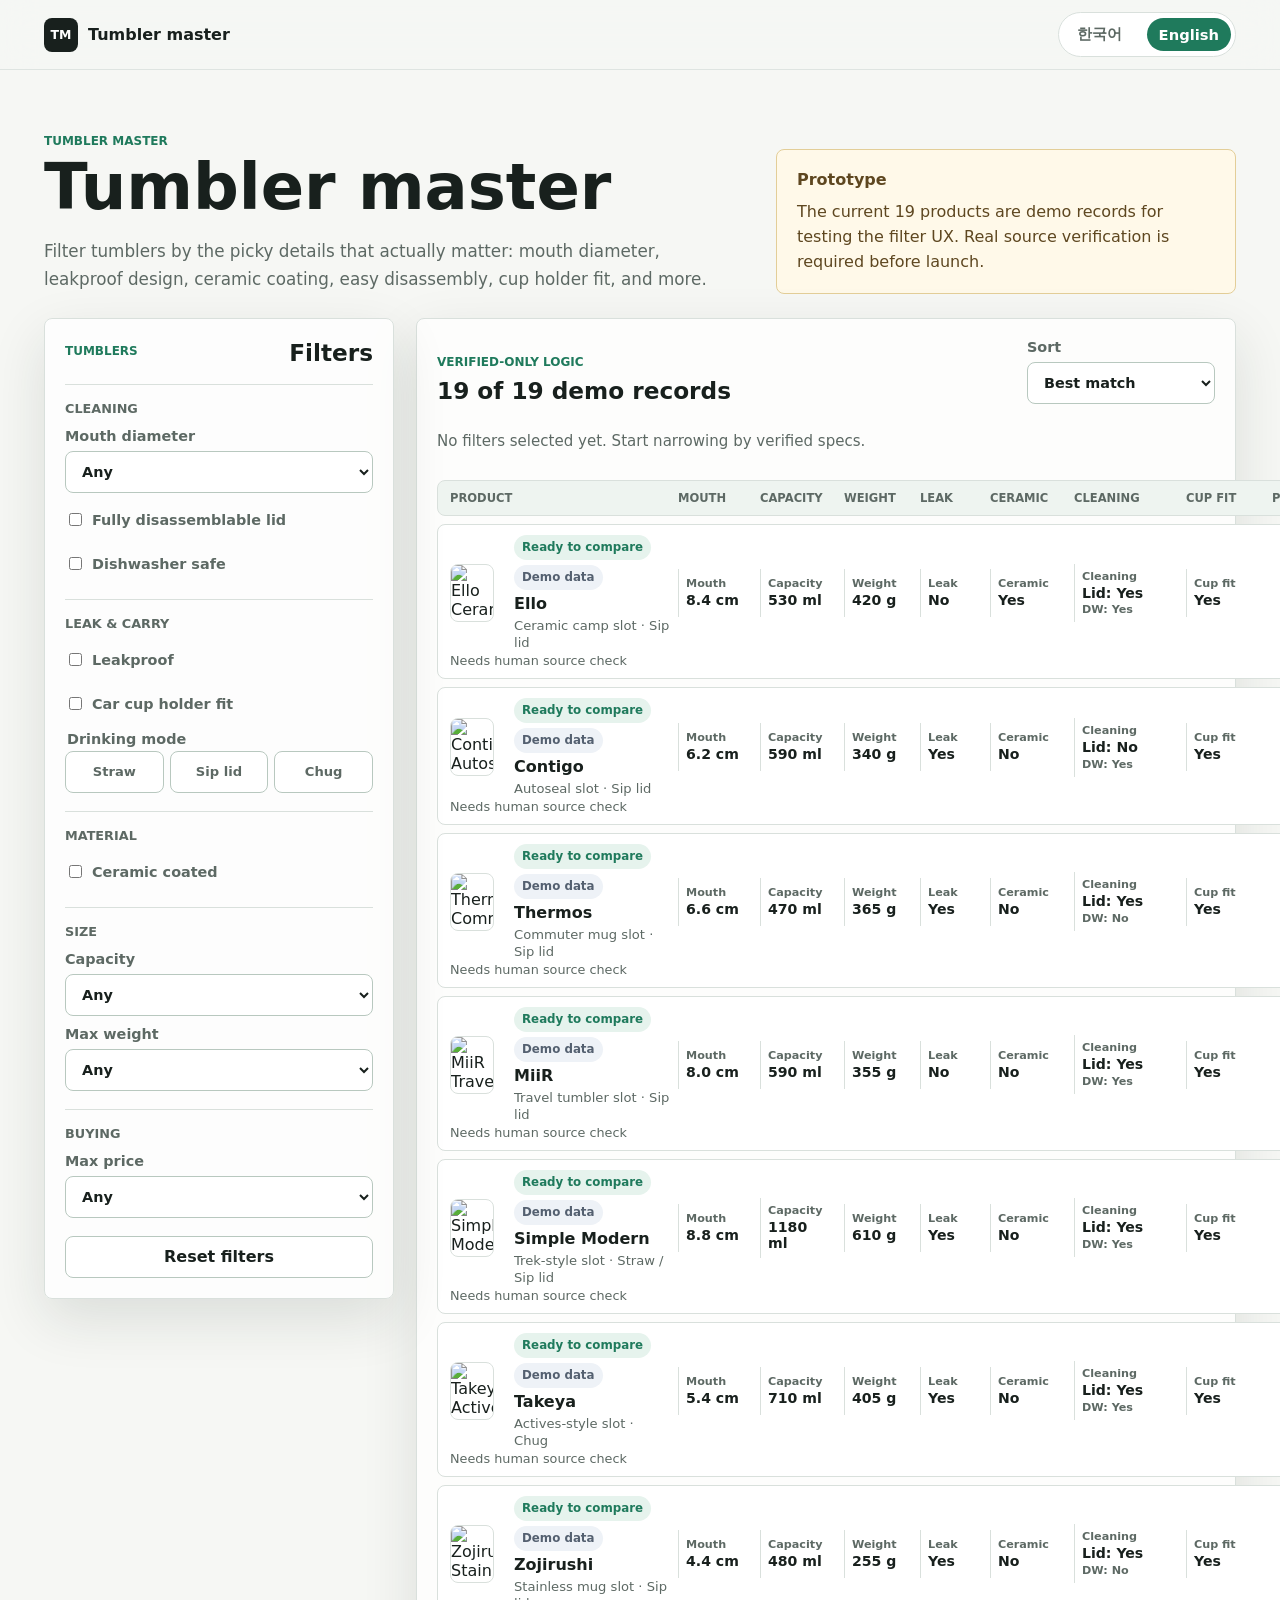
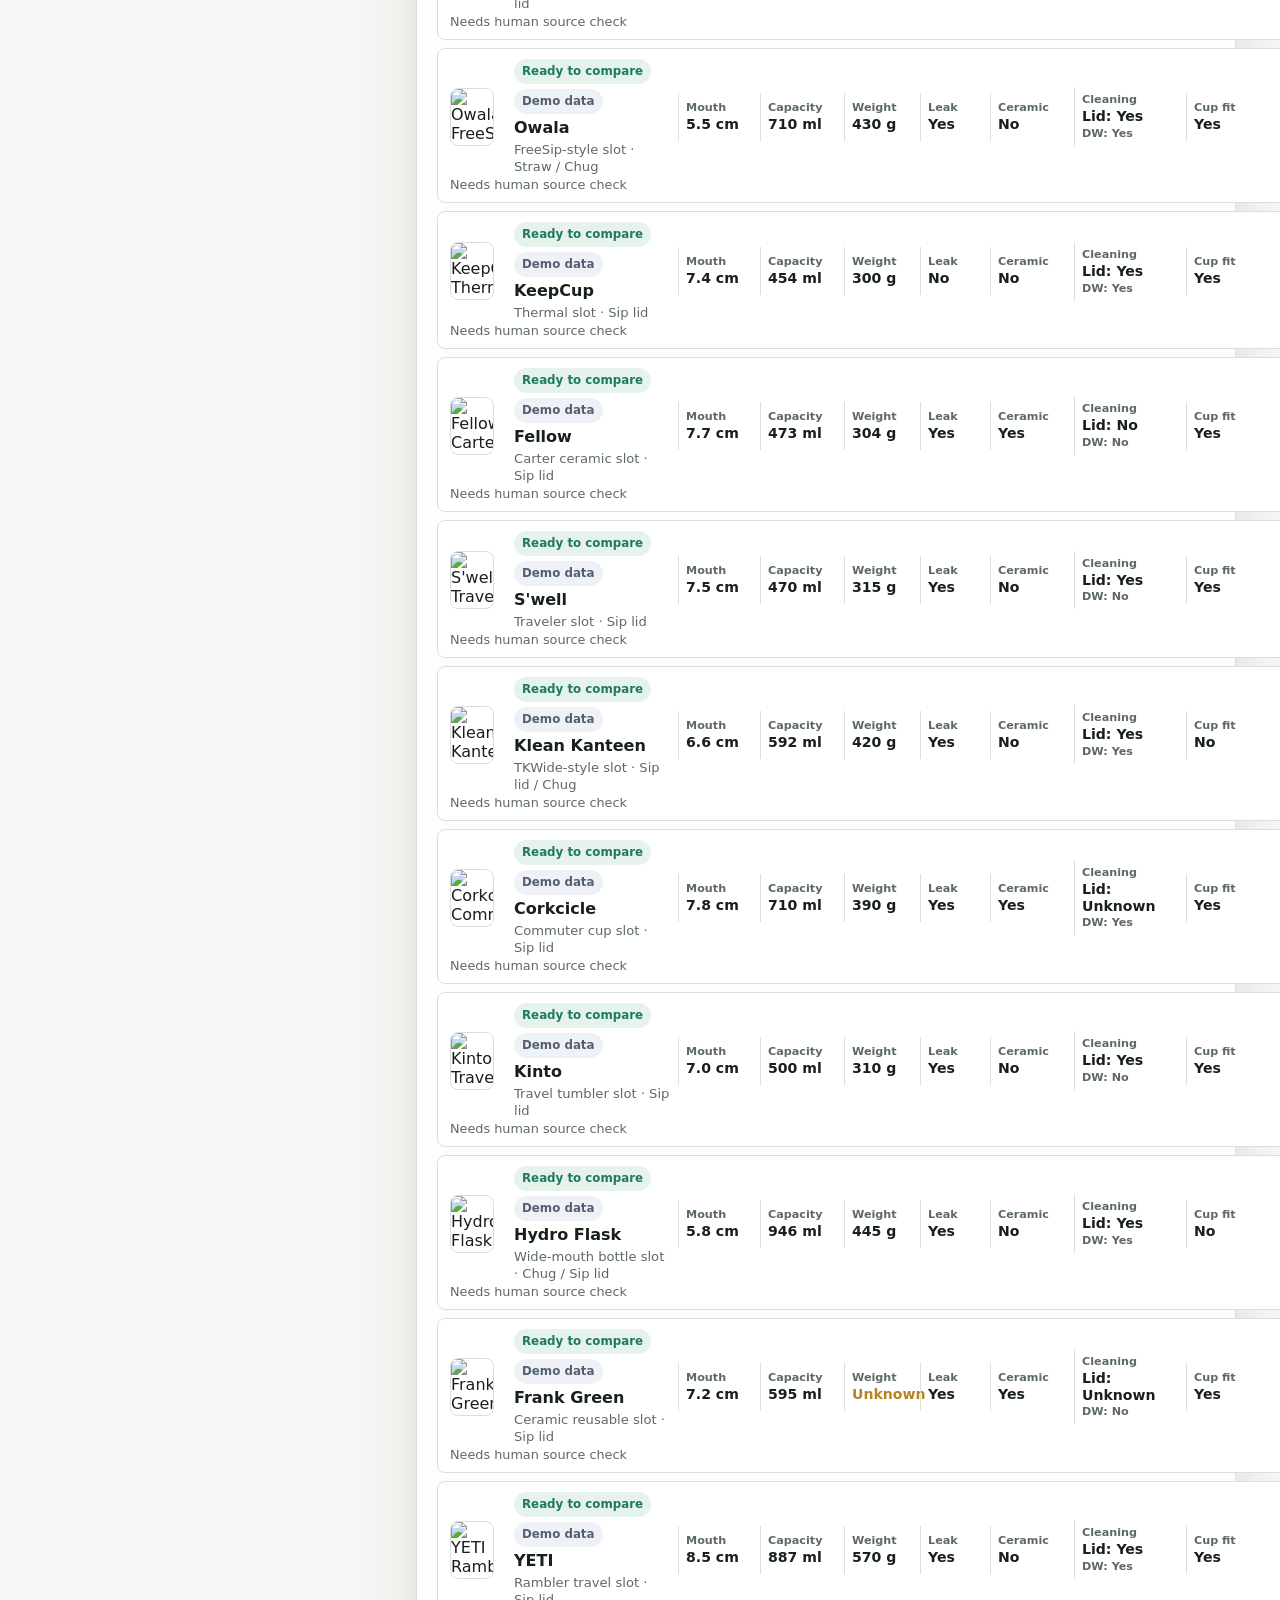
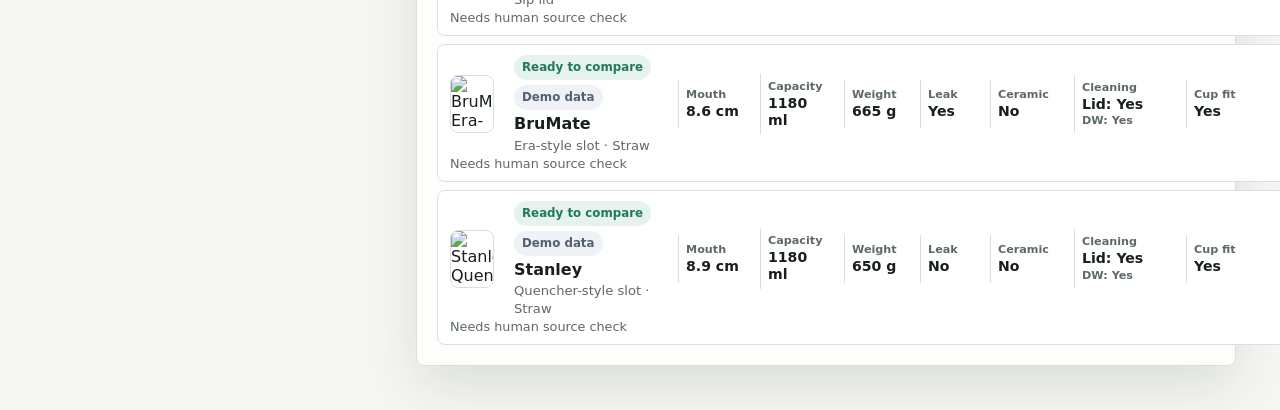
==== index.html @ cf457cff "Initial public site" ====
<!doctype html>
<html lang="en">
  <head>
    <meta charset="utf-8" />
    <meta name="viewport" content="width=device-width, initial-scale=1" />
    <title>Tumbler master / 텀블러 마스터</title>
    <meta
      name="description"
      content="Tumbler master helps picky buyers filter tumblers by verified specs. Start in Korean or English."
    />
    <link rel="stylesheet" href="assets/styles.css" />
    <script>
      const target = navigator.language && navigator.language.toLowerCase().startsWith("ko")
        ? "ko/"
        : "en/";
      window.location.replace(target);
    </script>
  </head>
  <body class="language-gate">
    <main class="language-gate__panel">
      <p class="eyebrow">Tumbler master / 텀블러 마스터</p>
      <h1>Tumbler master / 텀블러 마스터</h1>
      <div class="language-gate__actions">
        <a class="button-link" href="ko/">한국어로 시작</a>
        <a class="button-link button-link--secondary" href="en/">Start in English</a>
      </div>
    </main>
  </body>
</html>
---- assets/styles.css ----
:root {
  color-scheme: light;
  --bg: #f6f7f4;
  --surface: #ffffff;
  --surface-strong: #f0f5f2;
  --ink: #18201d;
  --muted: #5d6964;
  --line: #d9e0dc;
  --line-strong: #b8c8bf;
  --green: #1f7a5c;
  --blue: #3177a8;
  --coral: #c8523f;
  --amber: #b98222;
  --shadow: 0 20px 55px rgba(28, 45, 37, 0.12);
  font-family:
    Inter, ui-sans-serif, system-ui, -apple-system, BlinkMacSystemFont, "Segoe UI",
    "Noto Sans KR", "Apple SD Gothic Neo", sans-serif;
}

* {
  box-sizing: border-box;
}

[hidden] {
  display: none !important;
}

html {
  min-width: 320px;
}

body {
  margin: 0;
  background: var(--bg);
  color: var(--ink);
}

a {
  color: inherit;
}

button,
select,
textarea {
  font: inherit;
}

.topbar {
  position: sticky;
  top: 0;
  z-index: 10;
  display: flex;
  align-items: center;
  justify-content: space-between;
  gap: 16px;
  min-height: 66px;
  padding: 12px clamp(16px, 4vw, 44px);
  border-bottom: 1px solid rgba(217, 224, 220, 0.8);
  background: rgba(246, 247, 244, 0.9);
  backdrop-filter: blur(16px);
}

.brand,
.language-switch,
.topbar-actions {
  display: flex;
  align-items: center;
  gap: 10px;
}

.brand {
  text-decoration: none;
  font-weight: 800;
}

.brand-mark {
  display: inline-grid;
  width: 34px;
  height: 34px;
  place-items: center;
  border-radius: 8px;
  background: var(--ink);
  color: white;
  font-size: 0.78rem;
  letter-spacing: 0;
}

.language-switch {
  border: 1px solid var(--line);
  border-radius: 999px;
  padding: 4px;
  background: var(--surface);
}

.language-switch a {
  min-width: 74px;
  padding: 8px 12px;
  border-radius: 999px;
  color: var(--muted);
  text-align: center;
  text-decoration: none;
  font-size: 0.92rem;
  font-weight: 700;
}

.language-switch a[aria-current="page"] {
  background: var(--green);
  color: #fff;
}

main {
  width: min(1500px, 100%);
  margin: 0 auto;
}

.intro {
  display: grid;
  grid-template-columns: minmax(0, 1fr) minmax(280px, 460px);
  gap: clamp(20px, 4vw, 44px);
  align-items: end;
  padding: clamp(28px, 5vw, 64px) clamp(16px, 4vw, 44px) 24px;
}

.eyebrow {
  margin: 0 0 8px;
  color: var(--green);
  font-size: 0.75rem;
  font-weight: 850;
  letter-spacing: 0;
  text-transform: uppercase;
}

h1,
h2,
h3,
h4,
p {
  overflow-wrap: anywhere;
}

h1 {
  max-width: 760px;
  margin: 0;
  font-size: clamp(2.1rem, 5vw, 4.6rem);
  line-height: 0.98;
  letter-spacing: 0;
}

.intro-copy {
  max-width: 720px;
  margin: 18px 0 0;
  color: var(--muted);
  font-size: 1.05rem;
  line-height: 1.7;
}

.prototype-note {
  display: grid;
  gap: 8px;
  padding: 18px 20px;
  border: 1px solid #e3ce98;
  border-radius: 8px;
  background: #fff9e9;
  color: #5e4720;
  line-height: 1.55;
}

.app-shell {
  display: grid;
  grid-template-columns: minmax(280px, 350px) minmax(0, 1fr);
  gap: 22px;
  align-items: start;
  padding: 0 clamp(16px, 4vw, 44px) 44px;
}

.filters-panel,
.results-panel {
  border: 1px solid var(--line);
  background: rgba(255, 255, 255, 0.76);
  box-shadow: var(--shadow);
}

.filters-panel {
  position: sticky;
  top: 82px;
  padding: 20px;
  border-radius: 8px;
}

.results-panel {
  min-width: 0;
  padding: 20px;
  border-radius: 8px;
}

.panel-heading,
.results-toolbar {
  display: flex;
  align-items: end;
  justify-content: space-between;
  gap: 16px;
}

.panel-heading h2,
.results-toolbar h2 {
  margin: 0;
  font-size: 1.45rem;
  letter-spacing: 0;
}

.filters {
  display: grid;
  gap: 18px;
  margin-top: 18px;
}

.filter-group {
  display: grid;
  gap: 10px;
  padding-top: 16px;
  border-top: 1px solid var(--line);
}

.filter-group h3 {
  margin: 0 0 2px;
  color: var(--muted);
  font-size: 0.8rem;
  letter-spacing: 0;
  text-transform: uppercase;
}

.field,
.check-field,
.sort-control,
.note-input {
  display: grid;
  gap: 7px;
  color: var(--muted);
  font-size: 0.9rem;
  font-weight: 750;
}

.field select,
.field input,
.sort-control select,
.note-input textarea {
  width: 100%;
  border: 1px solid var(--line-strong);
  border-radius: 8px;
  background: var(--surface);
  color: var(--ink);
  outline: none;
}

.field select,
.field input,
.sort-control select {
  min-height: 42px;
  padding: 0 12px;
}

.field select:focus,
.field input:focus,
.sort-control select:focus,
.note-input textarea:focus {
  border-color: var(--green);
  box-shadow: 0 0 0 3px rgba(31, 122, 92, 0.16);
}

.check-field {
  grid-template-columns: 20px minmax(0, 1fr);
  align-items: center;
  min-height: 34px;
  cursor: pointer;
}

.check-field input,
.segment input {
  accent-color: var(--green);
}

.mode-group {
  display: grid;
  gap: 8px;
  min-width: 0;
  margin: 0;
  padding: 0;
  border: 0;
}

.mode-group legend {
  margin-bottom: 4px;
  color: var(--muted);
  font-size: 0.9rem;
  font-weight: 750;
}

.segmented {
  display: grid;
  grid-template-columns: repeat(3, minmax(0, 1fr));
  gap: 6px;
}

.segment {
  display: grid;
  min-height: 42px;
  place-items: center;
  border: 1px solid var(--line-strong);
  border-radius: 8px;
  background: var(--surface);
  cursor: pointer;
}

.segment input {
  position: absolute;
  opacity: 0;
  pointer-events: none;
}

.segment span {
  display: block;
  width: 100%;
  padding: 10px 6px;
  color: var(--muted);
  text-align: center;
  font-size: 0.82rem;
  font-weight: 800;
}

.segment:has(input:checked) {
  border-color: rgba(31, 122, 92, 0.35);
  background: #e9f5ef;
}

.segment:has(input:checked) span {
  color: var(--green);
}

.reset-button,
.notes-toggle,
.add-note,
.buy-link,
.button-link {
  display: inline-flex;
  align-items: center;
  justify-content: center;
  min-height: 42px;
  border: 1px solid transparent;
  border-radius: 8px;
  font-weight: 850;
  text-decoration: none;
  cursor: pointer;
}

.reset-button {
  width: 100%;
  margin-top: 18px;
  border-color: var(--line-strong);
  background: var(--surface);
  color: var(--ink);
}

.toolbar-actions {
  display: flex;
  gap: 10px;
}

.sort-control {
  min-width: 180px;
}

.active-filters {
  display: flex;
  flex-wrap: wrap;
  gap: 8px;
  align-items: center;
  min-height: 42px;
  margin: 16px 0 18px;
  color: var(--muted);
  font-size: 0.94rem;
}

.active-filters p {
  margin: 0;
}

.active-label,
.chip {
  display: inline-flex;
  align-items: center;
  min-height: 30px;
  padding: 6px 10px;
  border-radius: 999px;
}

.active-label {
  background: var(--ink);
  color: white;
  font-weight: 850;
}

.chip {
  border: 1px solid var(--line);
  background: var(--surface);
  color: var(--muted);
  font-weight: 750;
}

.product-grid {
  display: grid;
  gap: 8px;
}

.comparison-header,
.product-row {
  display: grid;
  grid-template-columns:
    minmax(220px, 1.7fr)
    minmax(74px, 0.55fr)
    minmax(76px, 0.55fr)
    minmax(68px, 0.5fr)
    minmax(62px, 0.45fr)
    minmax(76px, 0.5fr)
    minmax(104px, 0.75fr)
    minmax(78px, 0.55fr)
    minmax(78px, 0.5fr)
    minmax(116px, 0.7fr);
  gap: 8px;
  align-items: center;
}

.comparison-header {
  position: sticky;
  top: 82px;
  z-index: 2;
  min-height: 36px;
  padding: 0 12px;
  border: 1px solid var(--line);
  border-radius: 8px;
  background: #eef4f0;
  color: var(--muted);
  font-size: 0.72rem;
  font-weight: 850;
  text-transform: uppercase;
}

.product-row {
  min-width: 0;
  padding: 10px 12px;
  border: 1px solid var(--line);
  border-radius: 8px;
  background: var(--surface);
}

.row-product {
  display: grid;
  grid-template-columns: 52px minmax(0, 1fr);
  gap: 12px;
  align-items: center;
  min-width: 0;
}

.row-image {
  position: relative;
  width: 44px;
  height: 58px;
  overflow: hidden;
  border-radius: 8px;
  background:
    linear-gradient(90deg, rgba(255, 255, 255, 0.38), transparent 36%),
    var(--accent);
}

.row-image::before {
  position: absolute;
  top: 6px;
  right: 10px;
  bottom: 8px;
  left: 10px;
  border-radius: 999px;
  border: 1px solid rgba(255, 255, 255, 0.46);
  content: "";
}

.row-image--photo {
  border: 1px solid var(--line);
  background: #fff;
}

.row-image--photo::before {
  display: none;
}

.row-image img {
  display: block;
  width: 100%;
  height: 100%;
  object-fit: contain;
}

.row-copy,
.row-metric,
.row-price {
  min-width: 0;
}

.row-kicker {
  display: flex;
  flex-wrap: wrap;
  gap: 5px;
  margin-bottom: 5px;
}

.row-copy h3 {
  margin: 0;
  font-size: 1rem;
  line-height: 1.18;
}

.row-copy p {
  margin: 3px 0 0;
  color: var(--muted);
  font-size: 0.82rem;
  line-height: 1.3;
}

.row-metric {
  display: grid;
  gap: 2px;
  min-height: 48px;
  align-content: center;
  padding: 6px 7px;
  border-left: 1px solid var(--line);
}

.row-metric span,
.row-metric small,
.row-price span {
  color: var(--muted);
  font-size: 0.7rem;
  font-weight: 800;
}

.row-metric strong {
  font-size: 0.88rem;
  line-height: 1.18;
}

.row-metric--unknown strong {
  color: var(--amber);
}

.row-price {
  display: grid;
  gap: 2px;
  justify-items: end;
}

.row-price strong {
  color: var(--coral);
  font-size: 1.08rem;
}

.row-actions {
  display: grid;
  grid-template-columns: 1fr;
  gap: 6px;
}

.row-actions .notes-toggle,
.row-actions .buy-link {
  min-height: 34px;
  padding: 0 8px;
  font-size: 0.82rem;
}

.product-row .source-note,
.product-row .notes-panel {
  grid-column: 1 / -1;
}

.product-card {
  display: grid;
  gap: 16px;
  min-width: 0;
  padding: 16px;
  border: 1px solid var(--line);
  border-radius: 8px;
  background: var(--surface);
}

.product-main {
  display: grid;
  grid-template-columns: 64px minmax(0, 1fr) auto;
  gap: 14px;
  align-items: center;
}

.bottle-art {
  position: relative;
  width: 58px;
  height: 78px;
  border-radius: 18px 18px 12px 12px;
  background:
    linear-gradient(90deg, rgba(255, 255, 255, 0.38), transparent 36%),
    var(--accent);
  box-shadow: inset -10px 0 0 rgba(0, 0, 0, 0.08);
}

.bottle-art::before {
  position: absolute;
  top: -10px;
  left: 16px;
  width: 26px;
  height: 12px;
  border-radius: 8px 8px 3px 3px;
  background: #343c39;
  content: "";
}

.bottle-art span {
  position: absolute;
  right: 9px;
  bottom: 14px;
  left: 9px;
  height: 2px;
  border-radius: 999px;
  background: rgba(255, 255, 255, 0.6);
}

.bottle-art--image {
  overflow: hidden;
  border: 1px solid var(--line);
  background: #fff;
  box-shadow: none;
}

.bottle-art--image::before {
  display: none;
}

.bottle-art--image img {
  display: block;
  width: 100%;
  height: 100%;
  object-fit: cover;
}

.product-copy {
  min-width: 0;
}

.product-kicker {
  display: flex;
  flex-wrap: wrap;
  gap: 6px;
  margin-bottom: 7px;
}

.status-pill {
  display: inline-flex;
  min-height: 25px;
  align-items: center;
  padding: 4px 8px;
  border-radius: 999px;
  background: #e6f3ed;
  color: var(--green);
  font-size: 0.74rem;
  font-weight: 850;
}

.status-pill--demo {
  background: #eef2f7;
  color: #546070;
}

.product-card h3 {
  margin: 0;
  font-size: 1.18rem;
  line-height: 1.2;
}

.product-card p {
  margin: 4px 0 0;
  color: var(--muted);
  line-height: 1.45;
}

.price-block {
  display: grid;
  justify-items: end;
  gap: 2px;
}

.price-block strong {
  color: var(--coral);
  font-size: 1.35rem;
}

.price-block span {
  color: var(--muted);
  font-size: 0.72rem;
  font-weight: 850;
}

.spec-grid {
  display: grid;
  grid-template-columns: repeat(3, minmax(0, 1fr));
  gap: 8px;
}

.spec {
  display: grid;
  gap: 3px;
  min-height: 60px;
  padding: 9px;
  border: 1px solid var(--line);
  border-radius: 8px;
  background: #fbfcfb;
}

.spec span {
  color: var(--muted);
  font-size: 0.72rem;
  font-weight: 800;
}

.spec strong {
  font-size: 0.88rem;
  line-height: 1.22;
}

.spec--unknown {
  border-style: dashed;
  background: #faf8f2;
}

.spec--unknown strong {
  color: var(--amber);
}

.card-actions {
  display: grid;
  grid-template-columns: minmax(0, 1fr) minmax(120px, 0.7fr);
  gap: 10px;
}

.notes-toggle {
  border-color: var(--line-strong);
  background: #fff;
  color: var(--ink);
}

.buy-link {
  background: var(--green);
  color: #fff;
}

.source-note {
  margin: -6px 0 0;
  color: var(--muted);
  font-size: 0.8rem;
}

.notes-panel {
  display: grid;
  gap: 12px;
  padding-top: 12px;
  border-top: 1px solid var(--line);
}

.notes-heading h4 {
  margin: 0;
  font-size: 1rem;
}

.notes-heading p {
  margin: 4px 0 0;
  font-size: 0.86rem;
}

.notes-list {
  display: grid;
  gap: 8px;
}

.note-item,
.empty-notes {
  margin: 0;
  padding: 10px;
  border-radius: 8px;
  background: var(--surface-strong);
}

.note-item p {
  margin: 0;
  color: var(--ink);
}

.note-item time {
  display: block;
  margin-top: 5px;
  color: var(--muted);
  font-size: 0.75rem;
  font-weight: 800;
}

.note-input textarea {
  min-height: 88px;
  padding: 10px 12px;
  resize: vertical;
}

.add-note {
  background: var(--ink);
  color: #fff;
}

.empty-state {
  grid-column: 1 / -1;
  padding: 28px;
  border: 1px dashed var(--line-strong);
  border-radius: 8px;
  background: #fbfcfb;
}

.empty-state h3 {
  margin: 0 0 8px;
}

.empty-state p {
  max-width: 560px;
  margin: 0;
  color: var(--muted);
}

.language-gate {
  display: grid;
  min-height: 100vh;
  place-items: center;
  padding: 24px;
}

.language-gate__panel {
  width: min(620px, 100%);
  padding: clamp(24px, 6vw, 56px);
  border: 1px solid var(--line);
  border-radius: 8px;
  background: #fff;
  box-shadow: var(--shadow);
}

.language-gate__panel h1 {
  font-size: clamp(2rem, 8vw, 4rem);
}

.language-gate__actions {
  display: flex;
  flex-wrap: wrap;
  gap: 10px;
  margin-top: 28px;
}

.button-link {
  padding: 0 16px;
  background: var(--green);
  color: #fff;
}

.button-link--secondary {
  border-color: var(--line-strong);
  background: #fff;
  color: var(--ink);
}

@media (max-width: 1050px) {
  .intro,
  .app-shell {
    grid-template-columns: 1fr;
  }

  .filters-panel {
    position: static;
  }

  .comparison-header {
    display: none;
  }

  .product-row {
    grid-template-columns: repeat(4, minmax(0, 1fr));
    align-items: stretch;
  }

  .row-product,
  .row-actions {
    grid-column: 1 / -1;
  }

  .row-actions {
    grid-template-columns: repeat(2, minmax(0, 1fr));
  }

  .row-price {
    justify-items: start;
  }

  .row-metric,
  .row-price {
    padding: 8px;
    border: 1px solid var(--line);
    border-radius: 8px;
    background: #fbfcfb;
  }
}

@media (max-width: 720px) {
  .topbar {
    position: static;
    align-items: flex-start;
    flex-direction: column;
  }

  .language-switch {
    width: 100%;
  }

  .topbar-actions {
    width: 100%;
    flex-wrap: wrap;
  }

  .language-switch a {
    flex: 1;
  }

  .intro {
    padding-top: 26px;
  }

  .results-toolbar {
    align-items: stretch;
    flex-direction: column;
  }

  .sort-control,
  .toolbar-actions {
    width: 100%;
  }

  .product-main {
    grid-template-columns: 52px minmax(0, 1fr);
  }

  .product-row {
    grid-template-columns: repeat(2, minmax(0, 1fr));
  }

  .price-block {
    grid-column: 1 / -1;
    justify-items: start;
  }

  .bottle-art {
    width: 48px;
    height: 68px;
  }

  .spec-grid {
    grid-template-columns: repeat(2, minmax(0, 1fr));
  }

  .card-actions {
    grid-template-columns: 1fr;
  }

  .row-actions {
    grid-template-columns: 1fr;
  }
}

@media (max-width: 420px) {
  .segmented {
    grid-template-columns: 1fr;
  }

  .spec-grid {
    grid-template-columns: 1fr;
  }

  .product-row {
    grid-template-columns: 1fr;
  }
}
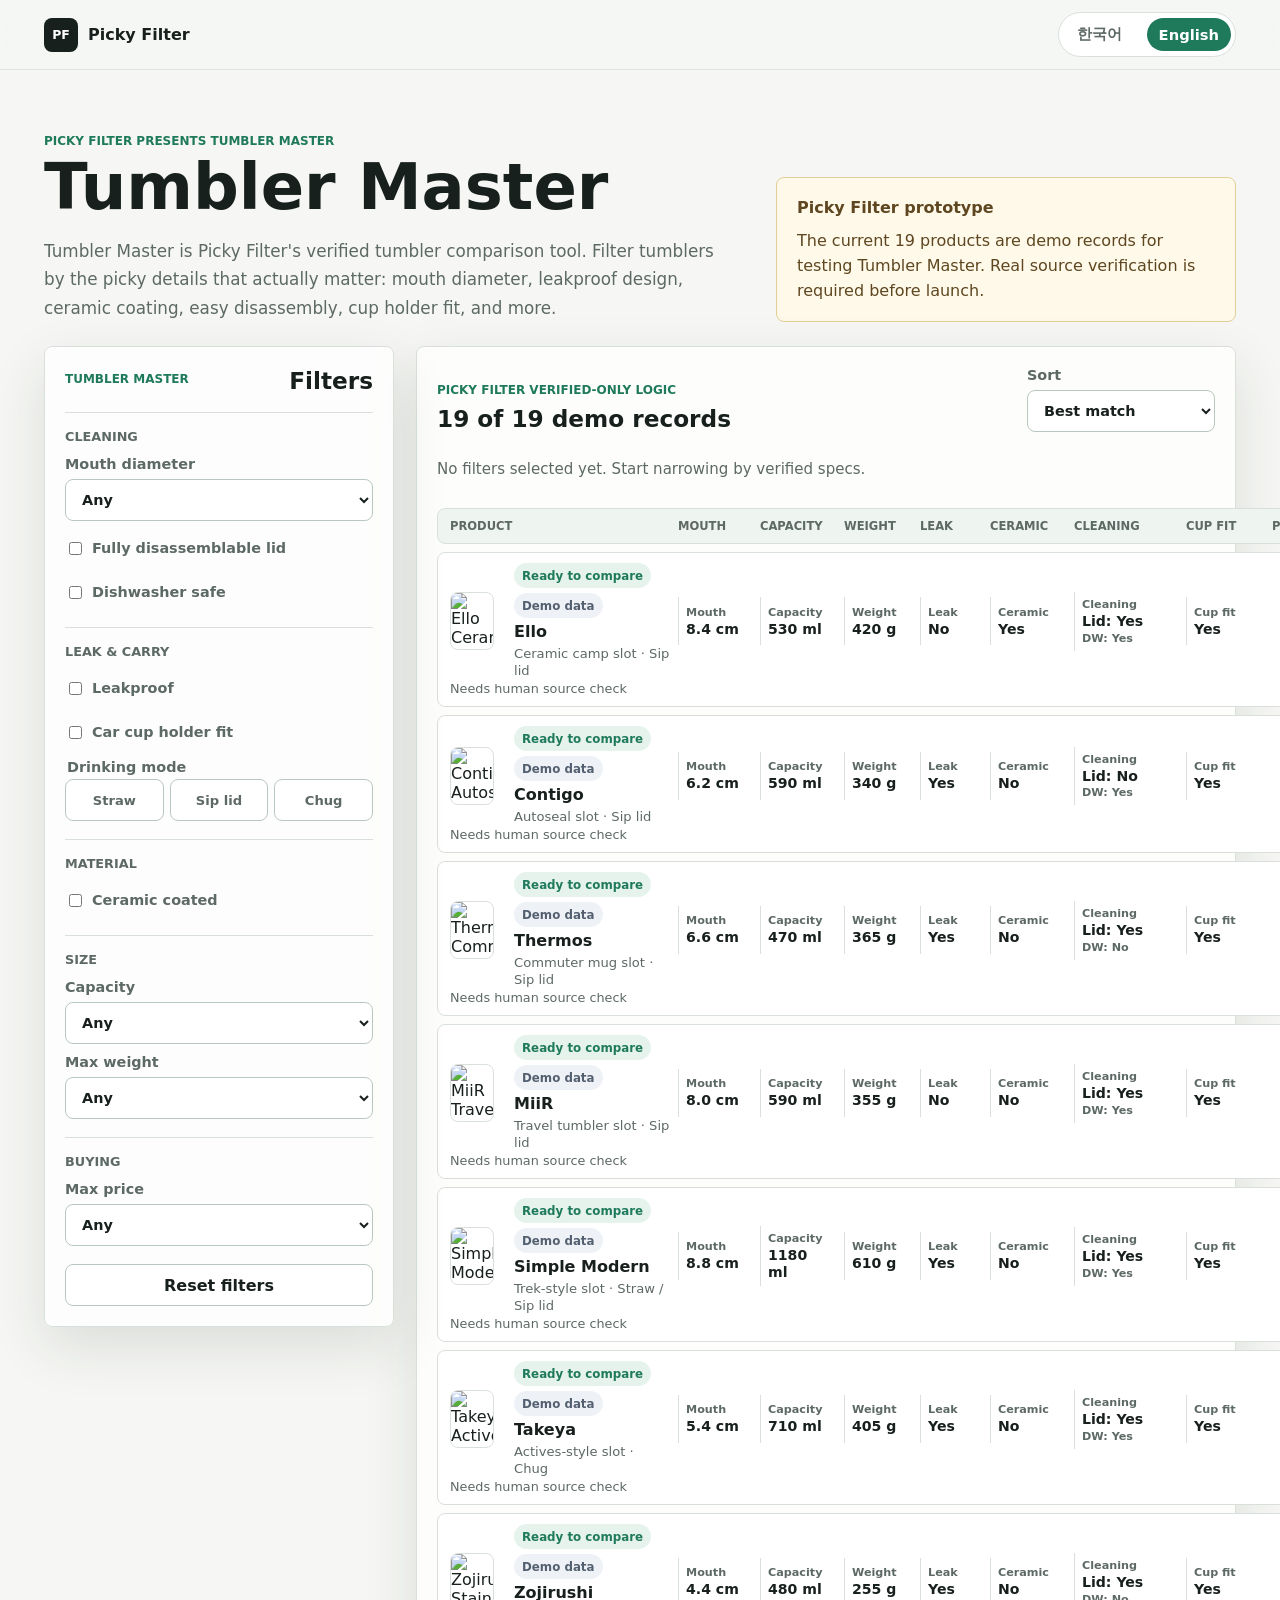
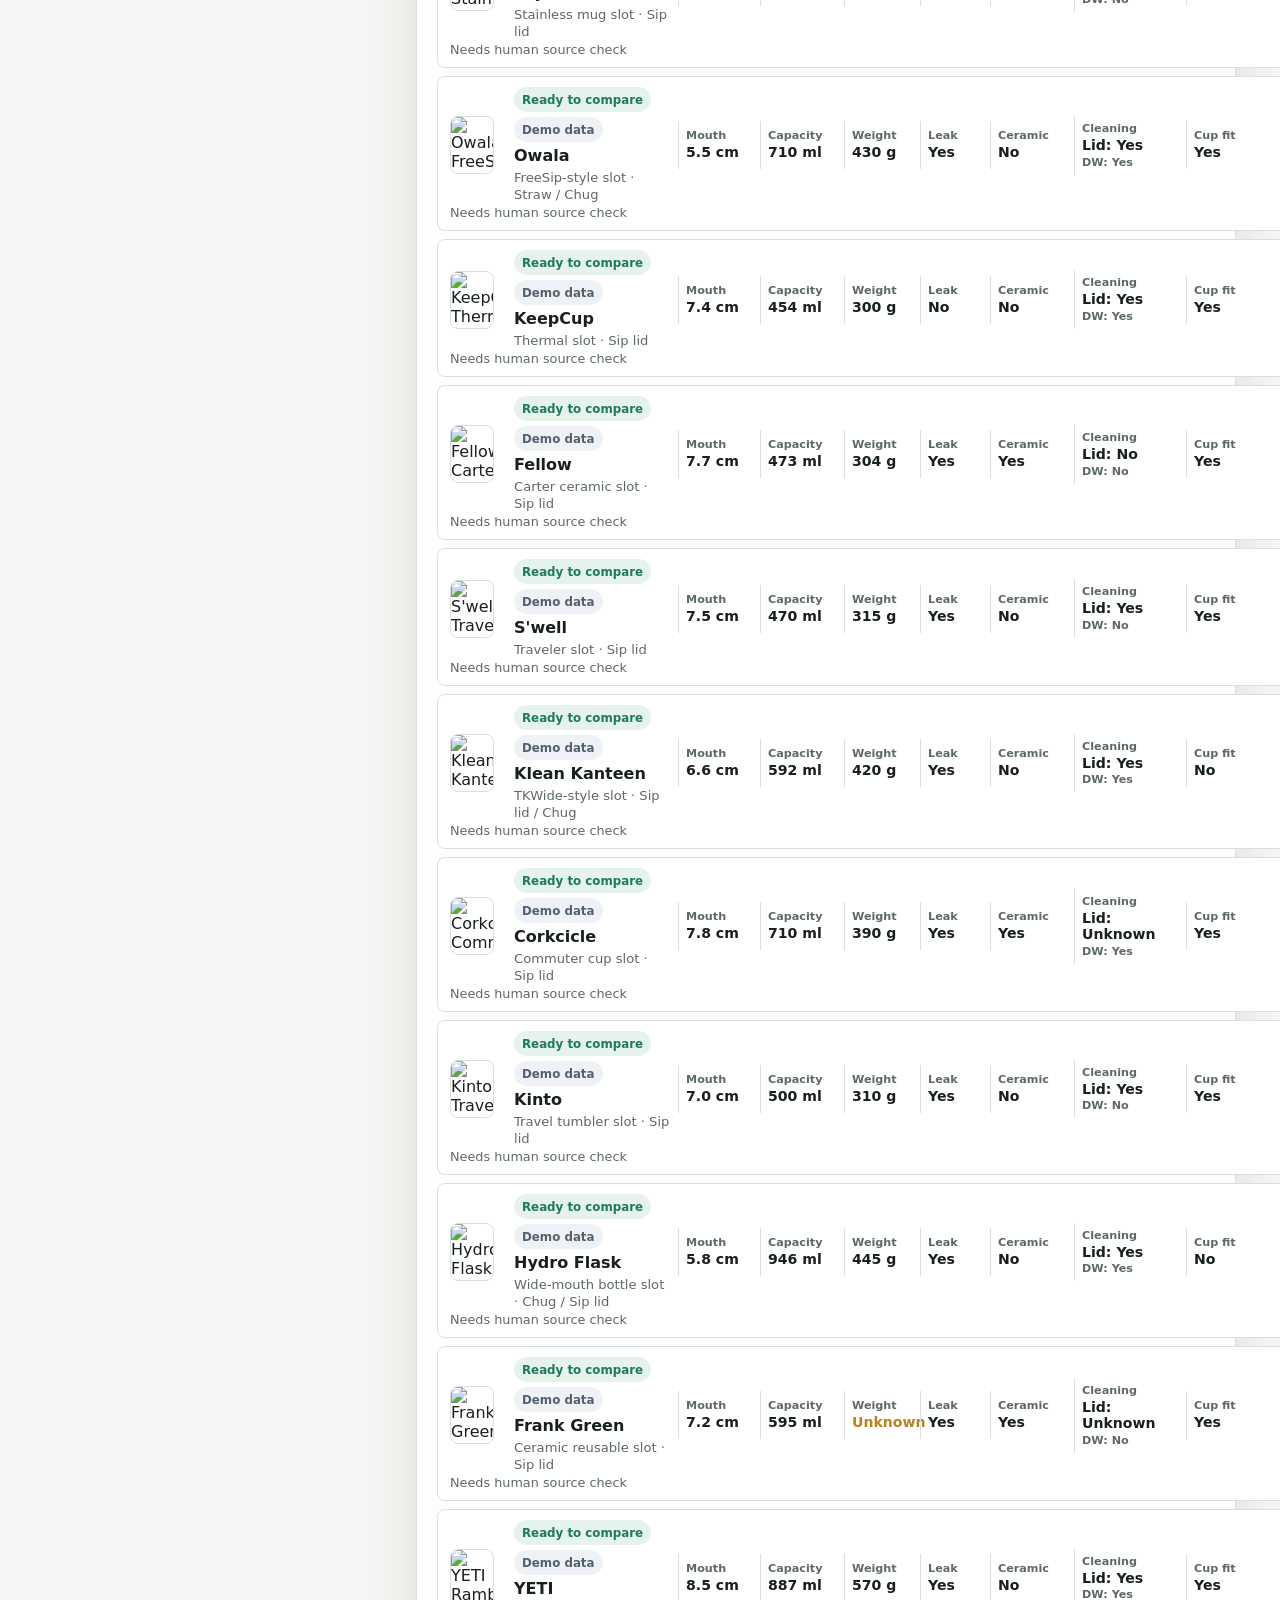
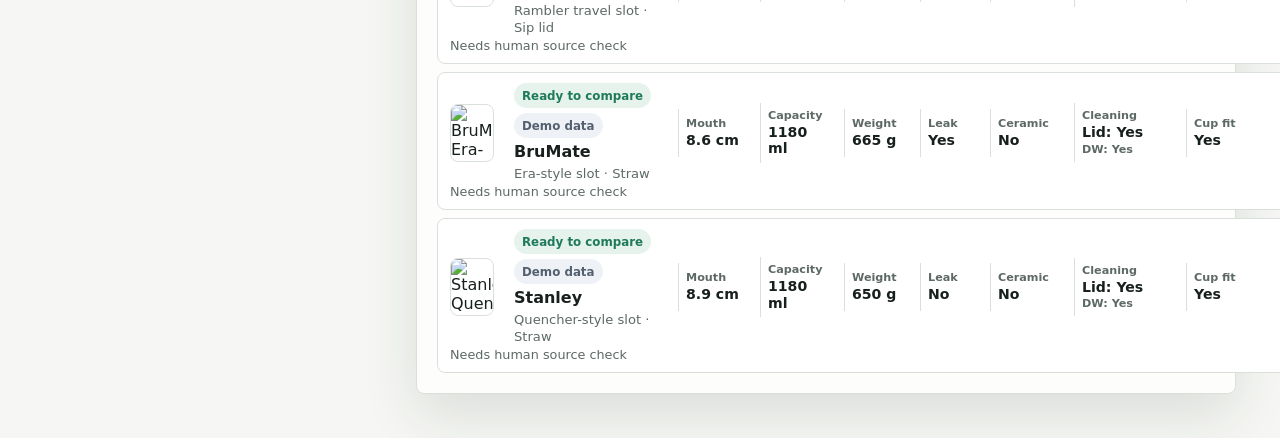
==== commit fa643120: "Add Picky Filter search signals" ====
--- a/index.html
+++ b/index.html
@@ -3,12 +3,36 @@
   <head>
     <meta charset="utf-8" />
     <meta name="viewport" content="width=device-width, initial-scale=1" />
-    <title>Tumbler master / 텀블러 마스터</title>
+    <title>Picky Filter | Tumbler Master / 피키필터 | 텀블러 마스터</title>
     <meta
       name="description"
-      content="Tumbler master helps picky buyers filter tumblers by verified specs. Start in Korean or English."
+      content="Picky Filter presents Tumbler Master, a verified tumbler filter for picky buyers. Compare tumblers by mouth diameter, leakproof lids, ceramic coating, cleaning, cup holder fit, and price."
     />
+    <meta name="robots" content="index, follow" />
+    <meta name="referrer" content="no-referrer" />
+    <link rel="canonical" href="https://pickyfilter.com/" />
+    <link rel="alternate" hreflang="ko" href="https://pickyfilter.com/ko/" />
+    <link rel="alternate" hreflang="en" href="https://pickyfilter.com/en/" />
+    <link rel="alternate" hreflang="x-default" href="https://pickyfilter.com/" />
+    <meta property="og:site_name" content="Picky Filter" />
+    <meta property="og:title" content="Picky Filter | Tumbler Master" />
+    <meta
+      property="og:description"
+      content="Tumbler Master by Picky Filter helps picky buyers compare tumblers with verified product specs."
+    />
+    <meta property="og:type" content="website" />
+    <meta property="og:url" content="https://pickyfilter.com/" />
     <link rel="stylesheet" href="assets/styles.css" />
+    <script type="application/ld+json">
+      {
+        "@context": "https://schema.org",
+        "@type": "WebSite",
+        "name": "Picky Filter",
+        "alternateName": ["Tumbler Master", "피키필터", "텀블러 마스터"],
+        "url": "https://pickyfilter.com/",
+        "description": "Picky Filter helps picky buyers compare products by verified specs. Tumbler Master is the first filter experience."
+      }
+    </script>
     <script>
       const target = navigator.language && navigator.language.toLowerCase().startsWith("ko")
         ? "ko/"
@@ -18,8 +42,12 @@
   </head>
   <body class="language-gate">
     <main class="language-gate__panel">
-      <p class="eyebrow">Tumbler master / 텀블러 마스터</p>
-      <h1>Tumbler master / 텀블러 마스터</h1>
+      <p class="eyebrow">Picky Filter / Tumbler Master</p>
+      <h1>Picky Filter | Tumbler Master</h1>
+      <p class="intro-copy">
+        Picky Filter helps picky buyers find products by verified specs. Start with
+        Tumbler Master, our tumbler comparison filter.
+      </p>
       <div class="language-gate__actions">
         <a class="button-link" href="ko/">한국어로 시작</a>
         <a class="button-link button-link--secondary" href="en/">Start in English</a>
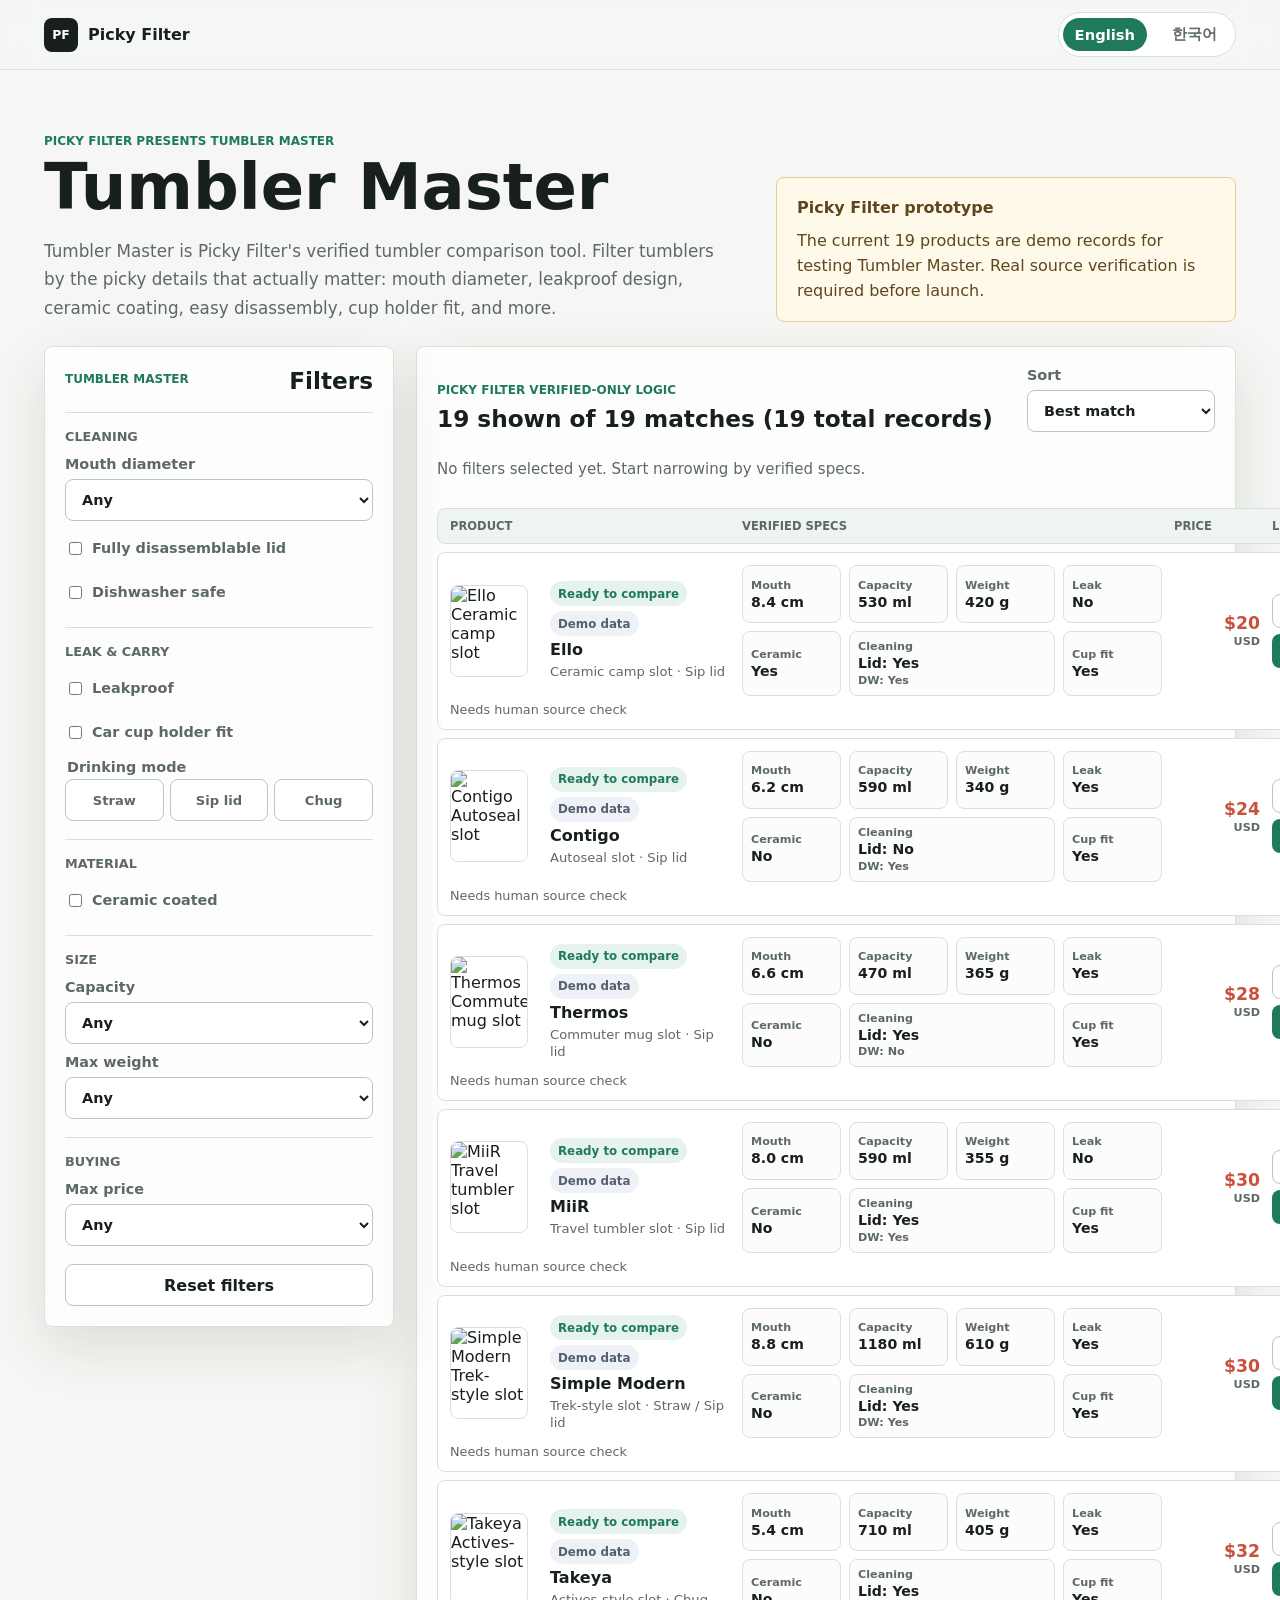
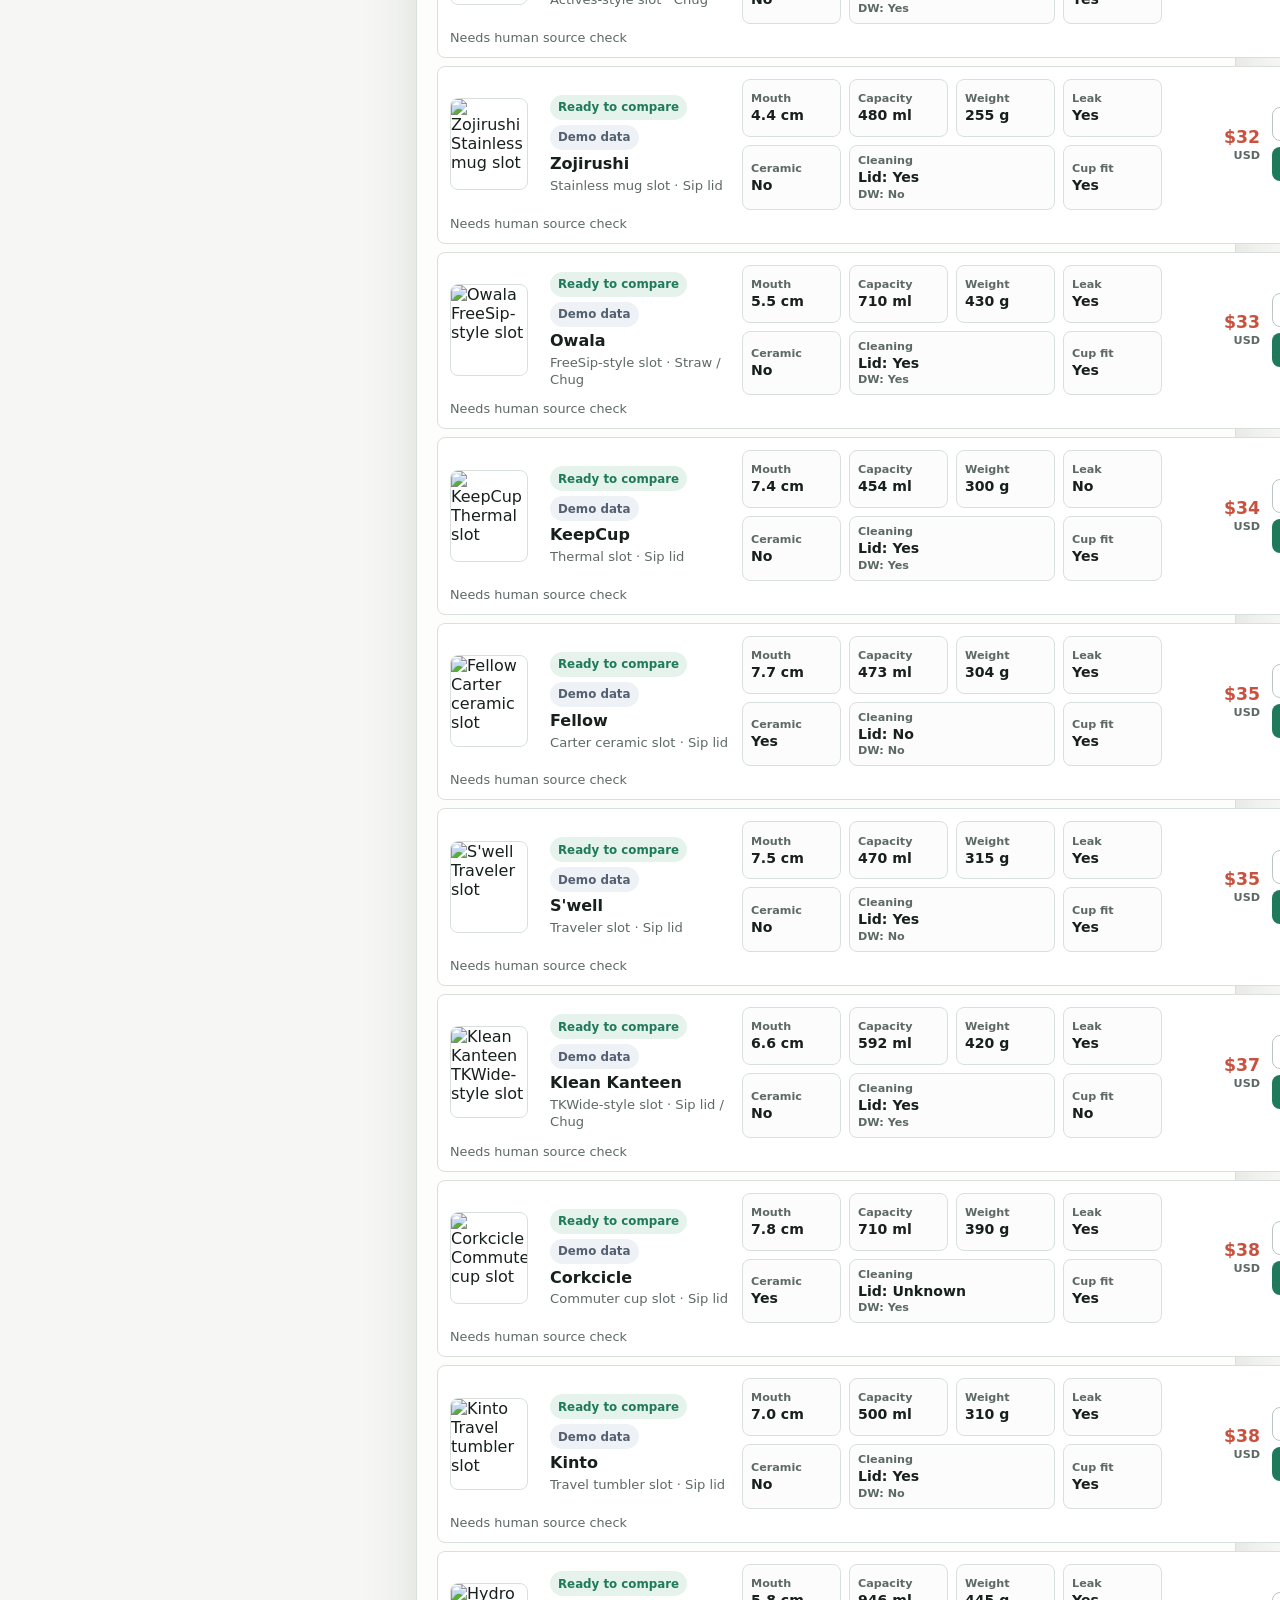
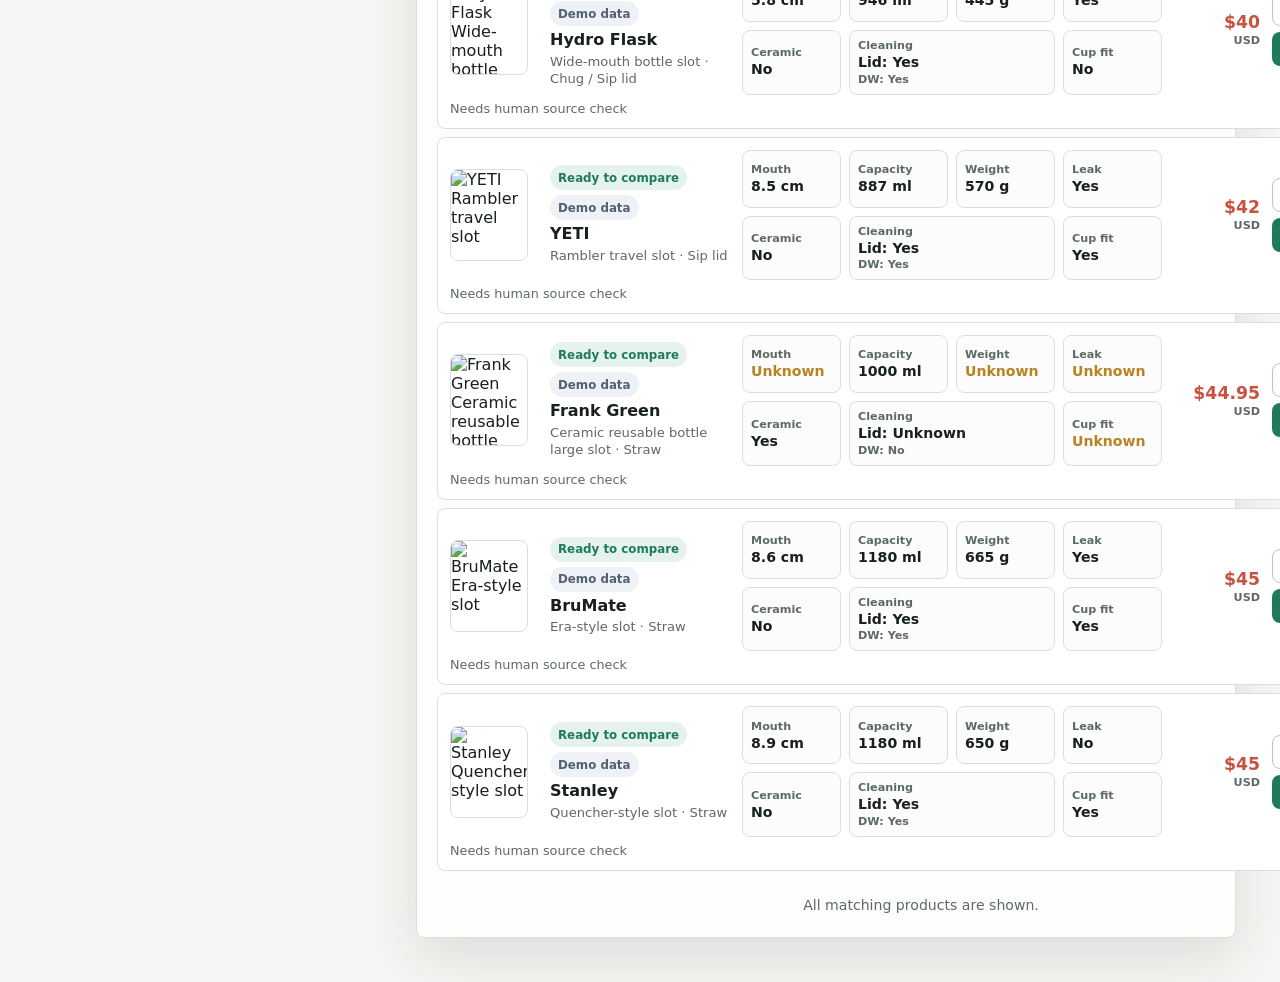
==== commit 0296b8c5: "Improve product list loading and language priority" ====
--- a/index.html
+++ b/index.html
@@ -34,10 +34,7 @@
       }
     </script>
     <script>
-      const target = navigator.language && navigator.language.toLowerCase().startsWith("ko")
-        ? "ko/"
-        : "en/";
-      window.location.replace(target);
+      window.location.replace("en/");
     </script>
   </head>
   <body class="language-gate">
@@ -49,8 +46,8 @@
         Tumbler Master, our tumbler comparison filter.
       </p>
       <div class="language-gate__actions">
-        <a class="button-link" href="ko/">한국어로 시작</a>
-        <a class="button-link button-link--secondary" href="en/">Start in English</a>
+        <a class="button-link" href="en/">Start in English</a>
+        <a class="button-link button-link--secondary" href="ko/">한국어로 시작</a>
       </div>
     </main>
   </body>
--- a/assets/styles.css
+++ b/assets/styles.css
@@ -414,19 +414,11 @@
 .comparison-header,
 .product-row {
   display: grid;
-  grid-template-columns:
-    minmax(220px, 1.7fr)
-    minmax(74px, 0.55fr)
-    minmax(76px, 0.55fr)
-    minmax(68px, 0.5fr)
-    minmax(62px, 0.45fr)
-    minmax(76px, 0.5fr)
-    minmax(104px, 0.75fr)
-    minmax(78px, 0.55fr)
-    minmax(78px, 0.5fr)
-    minmax(116px, 0.7fr);
-  gap: 8px;
+  grid-template-columns: minmax(280px, 1.05fr) minmax(420px, 1.7fr) minmax(86px, 0.4fr) minmax(120px, 0.55fr);
+  gap: 12px;
   align-items: center;
+  width: 100%;
+  max-width: 100%;
 }
 
 .comparison-header {
@@ -446,7 +438,8 @@
 
 .product-row {
   min-width: 0;
-  padding: 10px 12px;
+  overflow: hidden;
+  padding: 12px;
   border: 1px solid var(--line);
   border-radius: 8px;
   background: var(--surface);
@@ -454,16 +447,16 @@
 
 .row-product {
   display: grid;
-  grid-template-columns: 52px minmax(0, 1fr);
-  gap: 12px;
+  grid-template-columns: 86px minmax(0, 1fr);
+  gap: 14px;
   align-items: center;
   min-width: 0;
 }
 
 .row-image {
   position: relative;
-  width: 44px;
-  height: 58px;
+  width: 78px;
+  height: 92px;
   overflow: hidden;
   border-radius: 8px;
   background:
@@ -499,9 +492,16 @@
 }
 
 .row-copy,
+.row-specs,
 .row-metric,
 .row-price {
   min-width: 0;
+}
+
+.row-specs {
+  display: grid;
+  grid-template-columns: repeat(auto-fit, minmax(88px, 1fr));
+  gap: 8px;
 }
 
 .row-kicker {
@@ -527,10 +527,16 @@
 .row-metric {
   display: grid;
   gap: 2px;
-  min-height: 48px;
+  min-height: 58px;
   align-content: center;
-  padding: 6px 7px;
-  border-left: 1px solid var(--line);
+  padding: 8px;
+  border: 1px solid var(--line);
+  border-radius: 8px;
+  background: #fbfcfb;
+}
+
+.row-metric--cleaning {
+  grid-column: span 2;
 }
 
 .row-metric span,
@@ -577,6 +583,36 @@
 .product-row .source-note,
 .product-row .notes-panel {
   grid-column: 1 / -1;
+}
+
+.load-more {
+  display: grid;
+  justify-items: center;
+  gap: 8px;
+  padding: 18px 0 4px;
+  color: var(--muted);
+  text-align: center;
+}
+
+.load-more p {
+  margin: 0;
+  font-size: 0.88rem;
+}
+
+.show-more-button {
+  min-height: 42px;
+  padding: 0 18px;
+  border: 1px solid var(--line-strong);
+  border-radius: 8px;
+  background: var(--surface);
+  color: var(--ink);
+  font-weight: 850;
+  cursor: pointer;
+}
+
+.show-more-button:hover {
+  border-color: rgba(31, 122, 92, 0.45);
+  color: var(--green);
 }
 
 .product-card {
@@ -888,11 +924,13 @@
   }
 
   .product-row {
-    grid-template-columns: repeat(4, minmax(0, 1fr));
+    grid-template-columns: 1fr;
     align-items: stretch;
   }
 
   .row-product,
+  .row-specs,
+  .row-price,
   .row-actions {
     grid-column: 1 / -1;
   }
@@ -953,7 +991,7 @@
   }
 
   .product-row {
-    grid-template-columns: repeat(2, minmax(0, 1fr));
+    grid-template-columns: 1fr;
   }
 
   .price-block {
@@ -991,4 +1029,8 @@
   .product-row {
     grid-template-columns: 1fr;
   }
-}
+
+  .row-metric--cleaning {
+    grid-column: span 1;
+  }
+}
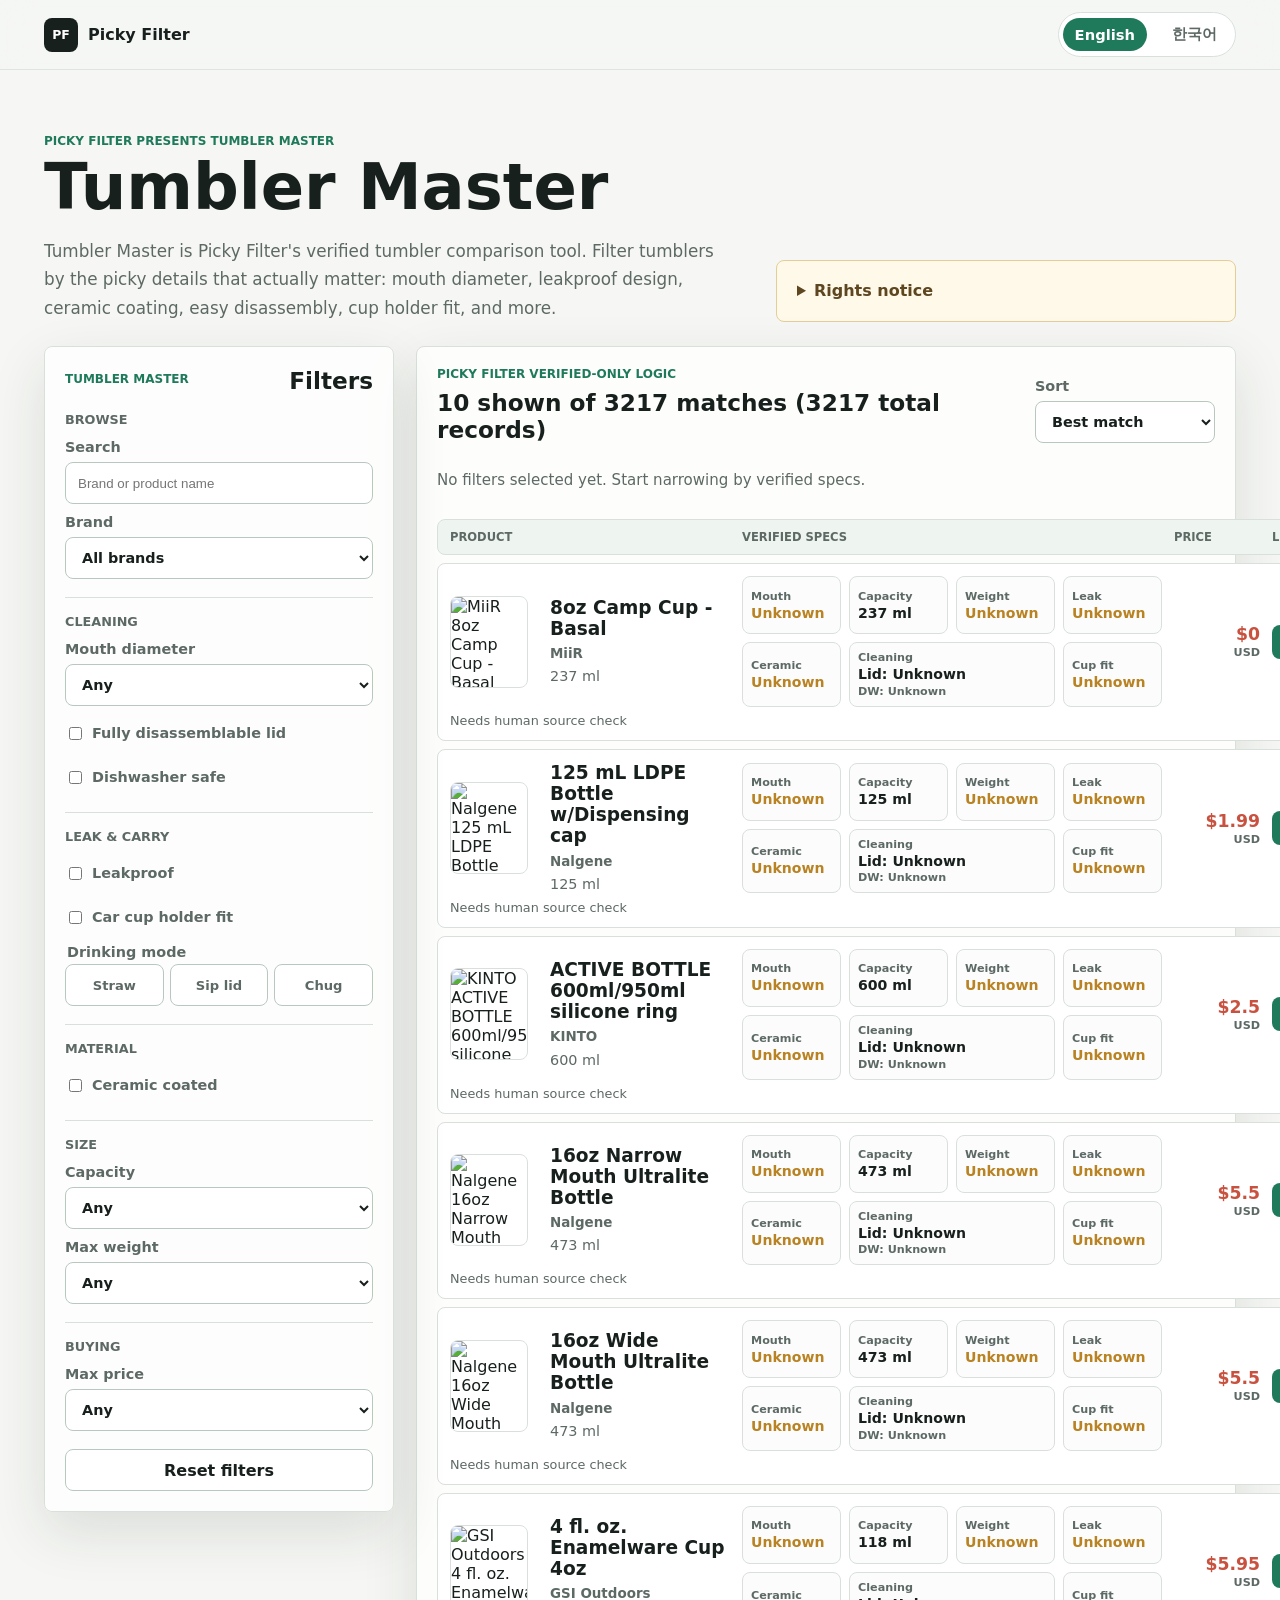
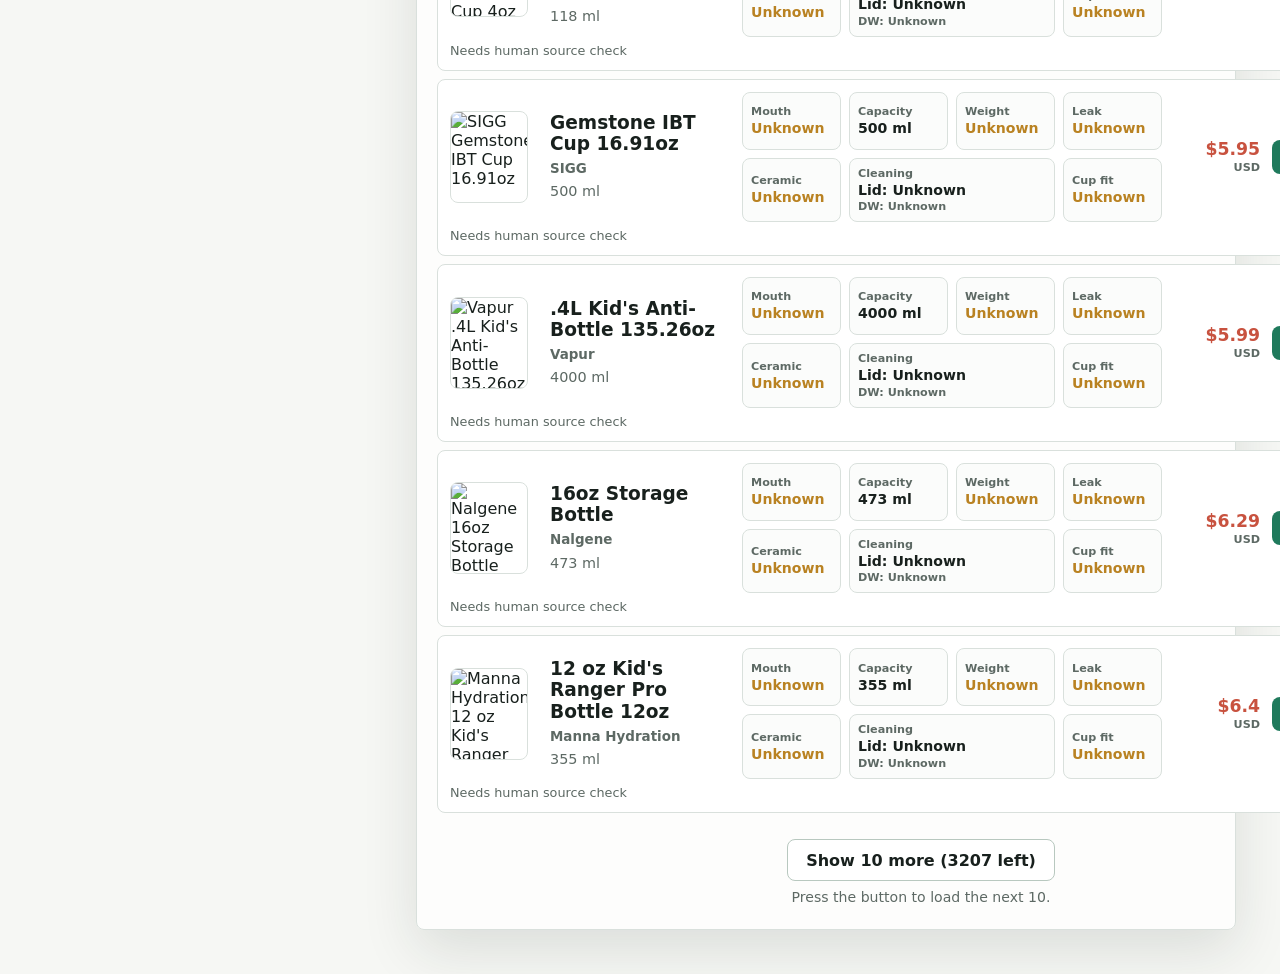
==== commit 75a54e9a: "rights" ====
--- a/index.html
+++ b/index.html
@@ -22,7 +22,7 @@
     />
     <meta property="og:type" content="website" />
     <meta property="og:url" content="https://pickyfilter.com/" />
-    <link rel="stylesheet" href="assets/styles.css" />
+    <link rel="stylesheet" href="assets/styles.css?v=20260524b" />
     <script type="application/ld+json">
       {
         "@context": "https://schema.org",
--- a/assets/styles.css
+++ b/assets/styles.css
@@ -165,6 +165,15 @@
   line-height: 1.55;
 }
 
+.prototype-note summary {
+  cursor: pointer;
+  font-weight: 800;
+}
+
+.prototype-note span {
+  display: block;
+}
+
 .app-shell {
   display: grid;
   grid-template-columns: minmax(280px, 350px) minmax(0, 1fr);
@@ -221,6 +230,11 @@
   border-top: 1px solid var(--line);
 }
 
+.filter-group--top {
+  padding-top: 0;
+  border-top: 0;
+}
+
 .filter-group h3 {
   margin: 0 0 2px;
   color: var(--muted);
@@ -231,8 +245,7 @@
 
 .field,
 .check-field,
-.sort-control,
-.note-input {
+.sort-control {
   display: grid;
   gap: 7px;
   color: var(--muted);
@@ -242,8 +255,7 @@
 
 .field select,
 .field input,
-.sort-control select,
-.note-input textarea {
+.sort-control select {
   width: 100%;
   border: 1px solid var(--line-strong);
   border-radius: 8px;
@@ -261,8 +273,7 @@
 
 .field select:focus,
 .field input:focus,
-.sort-control select:focus,
-.note-input textarea:focus {
+.sort-control select:focus {
   border-color: var(--green);
   box-shadow: 0 0 0 3px rgba(31, 122, 92, 0.16);
 }
@@ -337,8 +348,6 @@
 }
 
 .reset-button,
-.notes-toggle,
-.add-note,
 .buy-link,
 .button-link {
   display: inline-flex;
@@ -504,24 +513,26 @@
   gap: 8px;
 }
 
-.row-kicker {
-  display: flex;
-  flex-wrap: wrap;
-  gap: 5px;
-  margin-bottom: 5px;
-}
-
 .row-copy h3 {
   margin: 0;
-  font-size: 1rem;
-  line-height: 1.18;
+  font-size: 1.16rem;
+  line-height: 1.14;
 }
 
 .row-copy p {
-  margin: 3px 0 0;
-  color: var(--muted);
-  font-size: 0.82rem;
-  line-height: 1.3;
+  color: var(--muted);
+  line-height: 1.35;
+}
+
+.row-copy .row-brand {
+  margin: 6px 0 0;
+  font-size: 0.84rem;
+  font-weight: 800;
+}
+
+.row-copy .row-meta {
+  margin: 4px 0 0;
+  font-size: 0.9rem;
 }
 
 .row-metric {
@@ -573,15 +584,13 @@
   gap: 6px;
 }
 
-.row-actions .notes-toggle,
 .row-actions .buy-link {
   min-height: 34px;
   padding: 0 8px;
   font-size: 0.82rem;
 }
 
-.product-row .source-note,
-.product-row .notes-panel {
+.product-row .source-note {
   grid-column: 1 / -1;
 }
 
@@ -686,30 +695,6 @@
   min-width: 0;
 }
 
-.product-kicker {
-  display: flex;
-  flex-wrap: wrap;
-  gap: 6px;
-  margin-bottom: 7px;
-}
-
-.status-pill {
-  display: inline-flex;
-  min-height: 25px;
-  align-items: center;
-  padding: 4px 8px;
-  border-radius: 999px;
-  background: #e6f3ed;
-  color: var(--green);
-  font-size: 0.74rem;
-  font-weight: 850;
-}
-
-.status-pill--demo {
-  background: #eef2f7;
-  color: #546070;
-}
-
 .product-card h3 {
   margin: 0;
   font-size: 1.18rem;
@@ -781,12 +766,6 @@
   gap: 10px;
 }
 
-.notes-toggle {
-  border-color: var(--line-strong);
-  background: #fff;
-  color: var(--ink);
-}
-
 .buy-link {
   background: var(--green);
   color: #fff;
@@ -796,60 +775,6 @@
   margin: -6px 0 0;
   color: var(--muted);
   font-size: 0.8rem;
-}
-
-.notes-panel {
-  display: grid;
-  gap: 12px;
-  padding-top: 12px;
-  border-top: 1px solid var(--line);
-}
-
-.notes-heading h4 {
-  margin: 0;
-  font-size: 1rem;
-}
-
-.notes-heading p {
-  margin: 4px 0 0;
-  font-size: 0.86rem;
-}
-
-.notes-list {
-  display: grid;
-  gap: 8px;
-}
-
-.note-item,
-.empty-notes {
-  margin: 0;
-  padding: 10px;
-  border-radius: 8px;
-  background: var(--surface-strong);
-}
-
-.note-item p {
-  margin: 0;
-  color: var(--ink);
-}
-
-.note-item time {
-  display: block;
-  margin-top: 5px;
-  color: var(--muted);
-  font-size: 0.75rem;
-  font-weight: 800;
-}
-
-.note-input textarea {
-  min-height: 88px;
-  padding: 10px 12px;
-  resize: vertical;
-}
-
-.add-note {
-  background: var(--ink);
-  color: #fff;
 }
 
 .empty-state {
